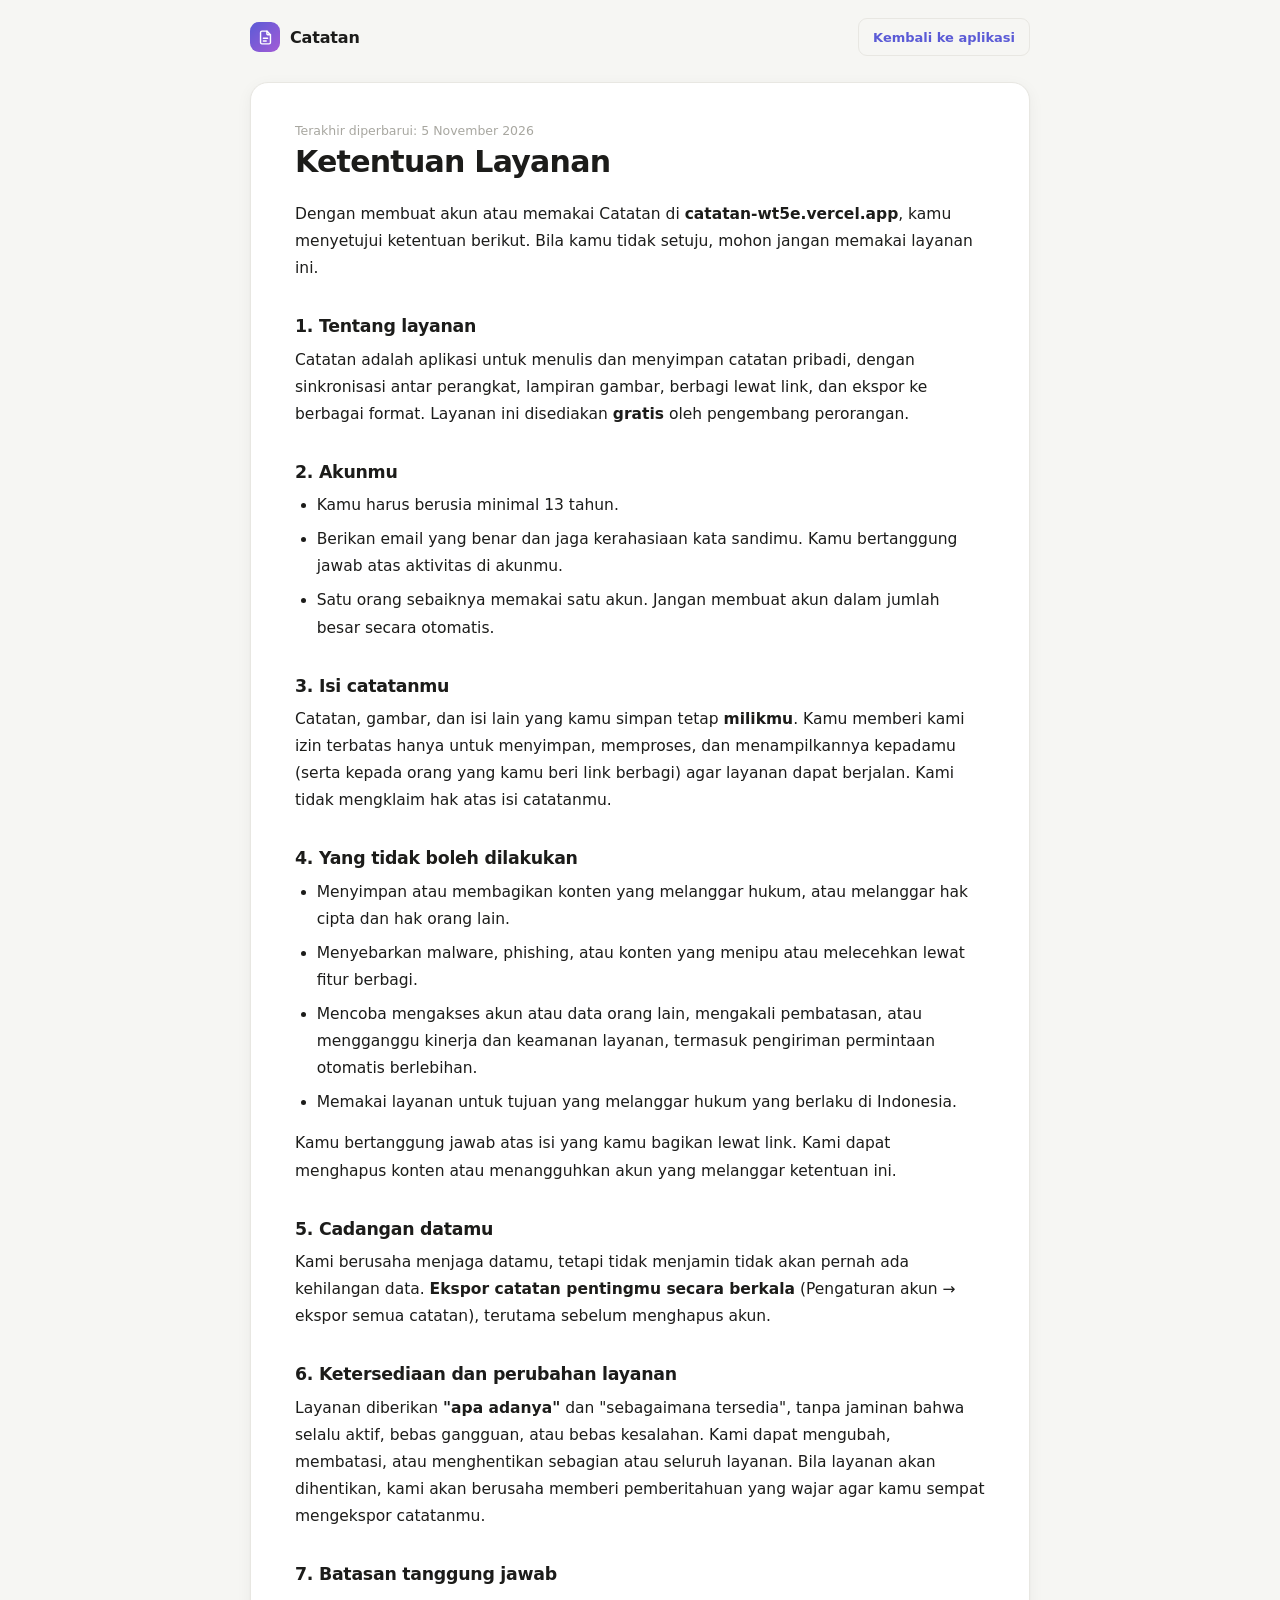
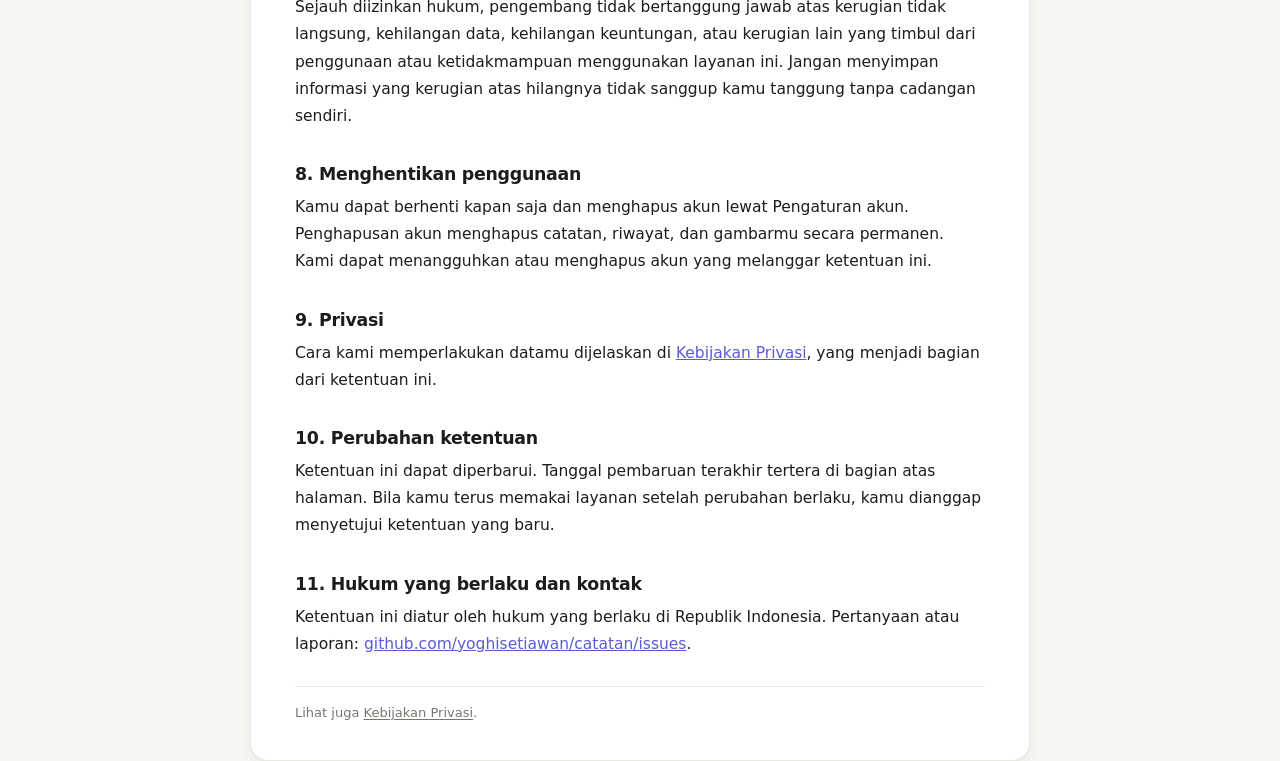
==== public/ketentuan.html @ b0e92408 "Tambah halaman Kebijakan Privasi dan Ketentuan Layanan - privasi.html dan ketentuan.html: isi mengik" ====
<!DOCTYPE html>
<html lang="id">
<head>
  <meta charset="UTF-8" />
  <meta name="viewport" content="width=device-width, initial-scale=1.0" />
  <title>Ketentuan Layanan · Catatan</title>
  <meta name="description" content="Ketentuan Layanan aplikasi Catatan." />
  <meta http-equiv="Content-Security-Policy" content="default-src 'self'; script-src 'self'; style-src 'self' 'unsafe-inline' https://fonts.googleapis.com; font-src 'self' https://fonts.gstatic.com; img-src 'self' data:; base-uri 'none'; form-action 'none'" />
  <meta name="theme-color" content="#5b5bd6" />
  <link rel="icon" href="icons/icon.svg" type="image/svg+xml" />
  <link rel="preconnect" href="https://fonts.googleapis.com" />
  <link rel="preconnect" href="https://fonts.gstatic.com" crossorigin />
  <link href="https://fonts.googleapis.com/css2?family=Inter:wght@400;500;600;700&family=JetBrains+Mono:wght@400;500&display=swap" rel="stylesheet" />
  <link rel="stylesheet" href="styles.css" />
  <script src="legal.js"></script>
</head>
<body>
  <div class="shared-view">
    <header class="shared-head">
      <a class="brand" href="./">
        <div class="brand-logo">
          <svg viewBox="0 0 24 24" fill="none" stroke="currentColor" stroke-width="2" stroke-linecap="round" stroke-linejoin="round"><path d="M14 3v4a1 1 0 0 0 1 1h4"/><path d="M17 21H7a2 2 0 0 1-2-2V5a2 2 0 0 1 2-2h7l5 5v11a2 2 0 0 1-2 2z"/><path d="M9 13h6M9 17h4"/></svg>
        </div>
        <span>Catatan</span>
      </a>
      <a class="btn-ghost" href="./">Kembali ke aplikasi</a>
    </header>

    <article class="shared-card legal">
      <div class="shared-meta">Terakhir diperbarui: 5 November 2026</div>
      <h1>Ketentuan Layanan</h1>
      <div class="preview">
        <p>Dengan membuat akun atau memakai Catatan di <b>catatan-wt5e.vercel.app</b>, kamu menyetujui ketentuan berikut. Bila kamu tidak setuju, mohon jangan memakai layanan ini.</p>

        <h2>1. Tentang layanan</h2>
        <p>Catatan adalah aplikasi untuk menulis dan menyimpan catatan pribadi, dengan sinkronisasi antar perangkat, lampiran gambar, berbagi lewat link, dan ekspor ke berbagai format. Layanan ini disediakan <b>gratis</b> oleh pengembang perorangan.</p>

        <h2>2. Akunmu</h2>
        <ul>
          <li>Kamu harus berusia minimal 13 tahun.</li>
          <li>Berikan email yang benar dan jaga kerahasiaan kata sandimu. Kamu bertanggung jawab atas aktivitas di akunmu.</li>
          <li>Satu orang sebaiknya memakai satu akun. Jangan membuat akun dalam jumlah besar secara otomatis.</li>
        </ul>

        <h2>3. Isi catatanmu</h2>
        <p>Catatan, gambar, dan isi lain yang kamu simpan tetap <b>milikmu</b>. Kamu memberi kami izin terbatas hanya untuk menyimpan, memproses, dan menampilkannya kepadamu (serta kepada orang yang kamu beri link berbagi) agar layanan dapat berjalan. Kami tidak mengklaim hak atas isi catatanmu.</p>

        <h2>4. Yang tidak boleh dilakukan</h2>
        <ul>
          <li>Menyimpan atau membagikan konten yang melanggar hukum, atau melanggar hak cipta dan hak orang lain.</li>
          <li>Menyebarkan malware, phishing, atau konten yang menipu atau melecehkan lewat fitur berbagi.</li>
          <li>Mencoba mengakses akun atau data orang lain, mengakali pembatasan, atau mengganggu kinerja dan keamanan layanan, termasuk pengiriman permintaan otomatis berlebihan.</li>
          <li>Memakai layanan untuk tujuan yang melanggar hukum yang berlaku di Indonesia.</li>
        </ul>
        <p>Kamu bertanggung jawab atas isi yang kamu bagikan lewat link. Kami dapat menghapus konten atau menangguhkan akun yang melanggar ketentuan ini.</p>

        <h2>5. Cadangan datamu</h2>
        <p>Kami berusaha menjaga datamu, tetapi tidak menjamin tidak akan pernah ada kehilangan data. <b>Ekspor catatan pentingmu secara berkala</b> (Pengaturan akun → ekspor semua catatan), terutama sebelum menghapus akun.</p>

        <h2>6. Ketersediaan dan perubahan layanan</h2>
        <p>Layanan diberikan <b>"apa adanya"</b> dan "sebagaimana tersedia", tanpa jaminan bahwa selalu aktif, bebas gangguan, atau bebas kesalahan. Kami dapat mengubah, membatasi, atau menghentikan sebagian atau seluruh layanan. Bila layanan akan dihentikan, kami akan berusaha memberi pemberitahuan yang wajar agar kamu sempat mengekspor catatanmu.</p>

        <h2>7. Batasan tanggung jawab</h2>
        <p>Sejauh diizinkan hukum, pengembang tidak bertanggung jawab atas kerugian tidak langsung, kehilangan data, kehilangan keuntungan, atau kerugian lain yang timbul dari penggunaan atau ketidakmampuan menggunakan layanan ini. Jangan menyimpan informasi yang kerugian atas hilangnya tidak sanggup kamu tanggung tanpa cadangan sendiri.</p>

        <h2>8. Menghentikan penggunaan</h2>
        <p>Kamu dapat berhenti kapan saja dan menghapus akun lewat Pengaturan akun. Penghapusan akun menghapus catatan, riwayat, dan gambarmu secara permanen. Kami dapat menangguhkan atau menghapus akun yang melanggar ketentuan ini.</p>

        <h2>9. Privasi</h2>
        <p>Cara kami memperlakukan datamu dijelaskan di <a href="privasi.html">Kebijakan Privasi</a>, yang menjadi bagian dari ketentuan ini.</p>

        <h2>10. Perubahan ketentuan</h2>
        <p>Ketentuan ini dapat diperbarui. Tanggal pembaruan terakhir tertera di bagian atas halaman. Bila kamu terus memakai layanan setelah perubahan berlaku, kamu dianggap menyetujui ketentuan yang baru.</p>

        <h2>11. Hukum yang berlaku dan kontak</h2>
        <p>Ketentuan ini diatur oleh hukum yang berlaku di Republik Indonesia. Pertanyaan atau laporan: <a href="https://github.com/yoghisetiawan/catatan/issues" target="_blank" rel="noopener noreferrer">github.com/yoghisetiawan/catatan/issues</a>.</p>
      </div>
      <p class="legal-foot">Lihat juga <a href="privasi.html">Kebijakan Privasi</a>.</p>
    </article>
  </div>
</body>
</html>
---- public/styles.css ----
:root {
  --bg: #f6f6f3;
  --panel: #ffffff;
  --panel-2: #fbfbf9;
  --border: #e8e7e2;
  --text: #1c1c1a;
  --muted: #76756f;
  --faint: #a8a7a0;
  --accent: #5b5bd6;
  --accent-soft: #ececfb;
  --accent-text: #ffffff;
  --danger: #d94a4a;
  --hover: #f0efea;
  --shadow: 0 1px 2px rgba(20, 20, 15, .04), 0 4px 16px rgba(20, 20, 15, .05);
  --radius: 12px;
  --font: "Inter", system-ui, -apple-system, "Segoe UI", sans-serif;
  --mono: "JetBrains Mono", ui-monospace, SFMono-Regular, Menlo, monospace;
}

[data-theme="dark"] {
  --bg: #111113;
  --panel: #18181b;
  --panel-2: #1c1c20;
  --border: #2a2a2f;
  --text: #ececee;
  --muted: #9a9aa3;
  --faint: #66666e;
  --accent: #8b8bf5;
  --accent-soft: #26264a;
  --accent-text: #111113;
  --danger: #f07070;
  --hover: #222227;
  --shadow: 0 1px 2px rgba(0, 0, 0, .3), 0 8px 24px rgba(0, 0, 0, .25);
}

* { box-sizing: border-box; }
html, body { height: 100%; margin: 0; }
body {
  font-family: var(--font);
  background: var(--bg);
  color: var(--text);
  font-size: 14px;
  -webkit-font-smoothing: antialiased;
  transition: background .2s, color .2s;
}
button, input, select, textarea { font: inherit; color: inherit; }
button { cursor: pointer; background: none; border: 0; padding: 0; }
svg { width: 18px; height: 18px; flex-shrink: 0; }
.hidden { display: none !important; }

/* ---------- Layout ---------- */
.app {
  display: grid;
  grid-template-columns: 240px 340px 1fr;
  height: 100vh;
  overflow: hidden;
}

/* ---------- Sidebar ---------- */
.sidebar {
  display: flex;
  flex-direction: column;
  gap: 6px;
  padding: 18px 14px;
  border-right: 1px solid var(--border);
  overflow-y: auto;
}
.brand {
  display: flex; align-items: center; gap: 10px;
  font-weight: 700; font-size: 16px; letter-spacing: -.01em;
  padding: 4px 6px 14px;
}
.brand-logo {
  width: 30px; height: 30px; border-radius: 9px;
  display: grid; place-items: center;
  background: linear-gradient(135deg, var(--accent), #a35bd6);
  color: #fff;
}
.brand-logo svg { width: 17px; height: 17px; }

.btn-primary {
  display: inline-flex; align-items: center; justify-content: center; gap: 8px;
  background: var(--accent); color: var(--accent-text);
  font-weight: 600; padding: 10px 14px; border-radius: 10px;
  box-shadow: 0 1px 0 rgba(255,255,255,.15) inset, 0 2px 8px rgba(91, 91, 214, .25);
  transition: transform .12s, filter .15s;
}
.btn-primary:hover { filter: brightness(1.07); }
.btn-primary:active { transform: scale(.98); }
.btn-primary svg { width: 16px; height: 16px; }

.nav { display: flex; flex-direction: column; gap: 2px; margin-top: 12px; }
.nav-item {
  display: flex; align-items: center; gap: 10px;
  padding: 8px 10px; border-radius: 8px;
  color: var(--muted); font-weight: 500; text-align: left;
  transition: background .12s, color .12s;
}
.nav-item span { flex: 1; }
.nav-item:hover { background: var(--hover); color: var(--text); }
.nav-item.active { background: var(--accent-soft); color: var(--accent); }
.count { font-style: normal; font-size: 12px; color: var(--faint); font-variant-numeric: tabular-nums; }
.nav-item.active .count { color: var(--accent); }

.section-title {
  font-size: 11px; font-weight: 600; text-transform: uppercase; letter-spacing: .06em;
  color: var(--faint); padding: 18px 10px 6px;
}
.tag-list { display: flex; flex-direction: column; gap: 2px; }
.tag-item {
  display: flex; align-items: center; gap: 10px;
  padding: 6px 10px; border-radius: 8px; color: var(--muted); text-align: left;
}
.tag-item:hover { background: var(--hover); color: var(--text); }
.tag-item.active { background: var(--accent-soft); color: var(--accent); }
.tag-item .hash { color: var(--faint); font-weight: 600; width: 18px; text-align: center; }
.tag-item span { flex: 1; overflow: hidden; text-overflow: ellipsis; white-space: nowrap; }
.tag-empty { color: var(--faint); font-size: 13px; padding: 4px 10px; }

.user-box {
  margin-top: auto; padding: 12px 4px 0 6px;
  border-top: 1px solid var(--border);
  display: flex; align-items: center; gap: 10px;
}
.avatar {
  width: 28px; height: 28px; border-radius: 50%; flex-shrink: 0;
  display: grid; place-items: center;
  background: linear-gradient(135deg, var(--accent), #a35bd6); color: #fff;
  font-size: 12px; font-weight: 700; text-transform: uppercase;
}
.user-email { flex: 1; min-width: 0; font-size: 12.5px; color: var(--muted); overflow: hidden; text-overflow: ellipsis; white-space: nowrap; }

.sidebar-footer {
  padding-top: 6px;
  display: flex; gap: 4px;
}

.icon-btn {
  width: 34px; height: 34px; border-radius: 8px;
  display: inline-grid; place-items: center;
  color: var(--muted);
  transition: background .12s, color .12s;
}
.icon-btn:hover { background: var(--hover); color: var(--text); }
.icon-btn.active { color: var(--accent); background: var(--accent-soft); }
.icon-btn.danger:hover { color: var(--danger); }
.i-moon { display: none; }
[data-theme="dark"] .i-sun { display: none; }
[data-theme="dark"] .i-moon { display: block; }

/* ---------- List pane ---------- */
.list-pane {
  display: flex; flex-direction: column;
  border-right: 1px solid var(--border);
  background: var(--panel-2);
  min-width: 0;
}
.list-header { padding: 18px 16px 10px; display: flex; flex-direction: column; gap: 14px; }
.search {
  display: flex; align-items: center; gap: 8px;
  background: var(--panel); border: 1px solid var(--border);
  border-radius: 10px; padding: 0 10px; height: 38px;
  transition: border-color .15s, box-shadow .15s;
}
.search:focus-within { border-color: var(--accent); box-shadow: 0 0 0 3px var(--accent-soft); }
.search svg { color: var(--faint); width: 16px; height: 16px; }
.search input { flex: 1; border: 0; outline: 0; background: transparent; min-width: 0; }
.search input::-webkit-search-cancel-button { display: none; }
kbd {
  font-family: var(--font); font-size: 11px; color: var(--faint);
  border: 1px solid var(--border); border-radius: 5px; padding: 1px 5px;
}
.list-meta { display: flex; align-items: center; justify-content: space-between; gap: 8px; }
.list-meta h2 { margin: 0; font-size: 18px; font-weight: 700; letter-spacing: -.02em; white-space: nowrap; overflow: hidden; text-overflow: ellipsis; }
.list-meta select {
  border: 0; background: transparent; color: var(--muted); font-size: 12px;
  cursor: pointer; outline: 0;
}

.note-list { flex: 1; overflow-y: auto; padding: 4px 10px 16px; display: flex; flex-direction: column; gap: 6px; }
.group-label {
  font-size: 11px; font-weight: 600; text-transform: uppercase; letter-spacing: .06em;
  color: var(--faint); padding: 10px 8px 2px;
}
.note-card {
  position: relative;
  text-align: left; width: 100%;
  padding: 12px 14px 12px 16px; border-radius: var(--radius);
  background: var(--panel); border: 1px solid var(--border);
  display: flex; flex-direction: column; gap: 4px;
  transition: border-color .12s, box-shadow .15s, transform .12s;
  overflow: hidden;
  animation: fadeIn .2s ease;
}
.note-card::before {
  content: ""; position: absolute; left: 0; top: 0; bottom: 0; width: 4px;
  background: var(--note-color, transparent);
}
.note-card:hover { box-shadow: var(--shadow); }
.note-card.active { border-color: var(--accent); box-shadow: 0 0 0 3px var(--accent-soft); }
.note-card h4 {
  margin: 0; font-size: 14px; font-weight: 600;
  display: flex; align-items: center; gap: 6px;
  white-space: nowrap; overflow: hidden; text-overflow: ellipsis;
}
.note-card h4 svg { width: 13px; height: 13px; color: var(--accent); }
.note-card h4 .t { overflow: hidden; text-overflow: ellipsis; }
.note-card p {
  margin: 0; color: var(--muted); font-size: 13px; line-height: 1.45;
  display: -webkit-box; -webkit-line-clamp: 2; -webkit-box-orient: vertical; overflow: hidden;
}
.note-card .meta { display: flex; align-items: center; gap: 6px; font-size: 11.5px; color: var(--faint); margin-top: 2px; flex-wrap: wrap; }
.mini-tag { background: var(--hover); color: var(--muted); padding: 1px 7px; border-radius: 99px; }
mark { background: #ffe58a; color: inherit; border-radius: 3px; padding: 0 1px; }
[data-theme="dark"] mark { background: #6b5a1a; }

.list-empty { text-align: center; color: var(--faint); padding: 40px 20px; font-size: 13px; line-height: 1.6; }

/* ---------- Editor ---------- */
.editor-pane { position: relative; min-width: 0; background: var(--panel); display: flex; }
.empty-state {
  margin: auto; text-align: center; max-width: 320px; padding: 24px;
  display: flex; flex-direction: column; align-items: center; gap: 6px;
}
.empty-illus {
  width: 64px; height: 64px; border-radius: 18px; display: grid; place-items: center;
  background: var(--accent-soft); color: var(--accent); margin-bottom: 10px;
}
.empty-illus svg { width: 28px; height: 28px; }
.empty-state h3 { margin: 0; font-size: 17px; }
.empty-state p { margin: 0 0 14px; color: var(--muted); line-height: 1.55; }

.editor { flex: 1; display: flex; flex-direction: column; min-width: 0; }
.editor-toolbar {
  display: flex; align-items: center; gap: 4px;
  padding: 10px 16px; border-bottom: 1px solid var(--border);
}
.toolbar-spacer { flex: 1; }
.back-btn { display: none; }
.save-status { font-size: 12px; color: var(--faint); display: inline-flex; align-items: center; gap: 6px; padding-left: 6px; }
.save-status::before { content: ""; width: 6px; height: 6px; border-radius: 50%; background: #3cb371; }
.save-status.saving::before { background: #e0a23a; }

.seg {
  display: inline-flex; background: var(--hover); border-radius: 9px; padding: 3px; margin-right: 8px;
}
.seg button { padding: 5px 12px; border-radius: 7px; font-size: 12.5px; font-weight: 500; color: var(--muted); }
.seg button.active { background: var(--panel); color: var(--text); box-shadow: 0 1px 3px rgba(0,0,0,.08); }

.color-picker { display: flex; gap: 4px; margin-right: 6px; }
.swatch {
  width: 18px; height: 18px; border-radius: 50%;
  border: 2px solid var(--panel);
  box-shadow: 0 0 0 1px var(--border);
  transition: transform .12s;
}
.swatch:hover { transform: scale(1.15); }
.swatch.active { box-shadow: 0 0 0 2px var(--text); }
.swatch.none { background: conic-gradient(var(--border) 0 25%, transparent 0 50%, var(--border) 0 75%, transparent 0) 0 0 / 8px 8px; }

.editor-body {
  flex: 1; overflow-y: auto;
  padding: 36px max(32px, calc((100% - 760px) / 2)) 40px;
  display: flex; flex-direction: column;
}
.title-input {
  border: 0; outline: 0; background: transparent;
  font-size: 30px; font-weight: 700; letter-spacing: -.025em; padding: 0; width: 100%;
}
.title-input::placeholder, .content-input::placeholder { color: var(--faint); }

.tags-row { display: flex; flex-wrap: wrap; align-items: center; gap: 6px; margin: 12px 0 20px; }
.tag-chips { display: contents; }
.chip {
  display: inline-flex; align-items: center; gap: 4px;
  background: var(--accent-soft); color: var(--accent);
  font-size: 12px; font-weight: 500; padding: 3px 6px 3px 10px; border-radius: 99px;
}
.chip button { width: 16px; height: 16px; border-radius: 50%; display: grid; place-items: center; opacity: .7; }
.chip button:hover { opacity: 1; background: rgba(0,0,0,.08); }
.chip button svg { width: 10px; height: 10px; }
.tag-input {
  border: 0; outline: 0; background: transparent; font-size: 12.5px; color: var(--muted);
  width: 110px; padding: 3px 4px;
}

.content-input {
  flex: 1; min-height: 300px;
  border: 0; outline: 0; resize: none; background: transparent;
  font-size: 15.5px; line-height: 1.75;
}

/* Markdown preview */
.preview { font-size: 15.5px; line-height: 1.75; word-wrap: break-word; }
.preview > :first-child { margin-top: 0; }
.preview h1, .preview h2, .preview h3 { letter-spacing: -.015em; line-height: 1.3; margin: 1.4em 0 .5em; }
.preview h1 { font-size: 1.6em; }
.preview h2 { font-size: 1.3em; }
.preview h3 { font-size: 1.1em; }
.preview p { margin: 0 0 .9em; }
.preview a { color: var(--accent); }
.preview code { font-family: var(--mono); font-size: .88em; background: var(--hover); padding: 2px 6px; border-radius: 5px; }
.preview pre { background: var(--hover); padding: 14px 16px; border-radius: 10px; overflow-x: auto; }
.preview pre code { background: none; padding: 0; }
.preview blockquote { margin: 0 0 .9em; padding: 2px 16px; border-left: 3px solid var(--accent); color: var(--muted); }
.preview ul, .preview ol { padding-left: 1.4em; margin: 0 0 .9em; }
.preview li.task { list-style: none; margin-left: -1.4em; display: flex; gap: 10px; align-items: flex-start; }
.preview li.task input { margin-top: .45em; accent-color: var(--accent); width: 15px; height: 15px; cursor: pointer; }
.preview li.task.done span { text-decoration: line-through; color: var(--faint); }
.preview hr { border: 0; border-top: 1px solid var(--border); margin: 1.6em 0; }
.preview .table-wrap { overflow-x: auto; margin: 0 0 1em; border: 1px solid var(--border); border-radius: 10px; }
.preview table { border-collapse: collapse; width: 100%; font-size: .95em; }
.preview th, .preview td { padding: 8px 12px; border-bottom: 1px solid var(--border); border-right: 1px solid var(--border); text-align: left; vertical-align: top; }
.preview th:last-child, .preview td:last-child { border-right: 0; }
.preview tbody tr:last-child td { border-bottom: 0; }
.preview th { background: var(--hover); font-weight: 600; white-space: nowrap; }

.editor-footer {
  display: flex; justify-content: space-between; gap: 12px;
  padding: 10px 20px; border-top: 1px solid var(--border);
  font-size: 12px; color: var(--faint);
}

/* ---------- Toast ---------- */
.toast {
  position: fixed; left: 50%; bottom: 24px; transform: translate(-50%, 20px);
  background: var(--text); color: var(--bg);
  padding: 10px 16px; border-radius: 10px; font-size: 13px; font-weight: 500;
  opacity: 0; pointer-events: none; transition: opacity .2s, transform .2s;
  display: flex; align-items: center; gap: 12px; z-index: 50;
}
.toast.show { opacity: 1; transform: translate(-50%, 0); pointer-events: auto; }
.toast button { color: var(--accent); font-weight: 600; }
[data-theme="dark"] .toast button { color: #4a4ac8; }

@keyframes fadeIn { from { opacity: 0; transform: translateY(4px); } to { opacity: 1; transform: none; } }

::-webkit-scrollbar { width: 10px; height: 10px; }
::-webkit-scrollbar-thumb { background: var(--border); border-radius: 10px; border: 3px solid transparent; background-clip: content-box; }

/* ---------- Auth ---------- */
body.booting .app, body.booting .auth, body:not(.authed) .app { display: none; }
.auth {
  min-height: 100vh; display: flex; align-items: center; justify-content: center; padding: 24px;
  background:
    radial-gradient(600px 400px at 15% 10%, color-mix(in srgb, var(--accent) 14%, transparent), transparent 70%),
    radial-gradient(500px 400px at 85% 90%, color-mix(in srgb, #a35bd6 12%, transparent), transparent 70%),
    var(--bg);
}
body.authed .auth { display: none; }
.auth-card {
  width: 100%; max-width: 390px;
  background: var(--panel); border: 1px solid var(--border); border-radius: 18px;
  padding: 32px 30px 28px; box-shadow: var(--shadow);
  animation: fadeIn .25s ease;
}
.auth-brand { padding: 0 0 22px; }
.auth-card h1 { margin: 0; font-size: 22px; letter-spacing: -.02em; }
.auth-sub { margin: 6px 0 20px; color: var(--muted); line-height: 1.5; }
.auth-seg { display: flex; margin: 0 0 18px; }
.auth-seg button { flex: 1; padding: 7px 12px; }
.field { display: flex; flex-direction: column; gap: 6px; margin-bottom: 14px; }
.field > span { font-size: 12.5px; font-weight: 600; }
.field input {
  width: 100%; height: 42px; padding: 0 12px;
  background: var(--panel-2); border: 1px solid var(--border); border-radius: 10px; outline: 0;
  transition: border-color .15s, box-shadow .15s;
}
.field input:focus { border-color: var(--accent); box-shadow: 0 0 0 3px var(--accent-soft); }
.pw-wrap { position: relative; }
.pw-wrap input { padding-right: 42px; }
.pw-toggle { position: absolute; right: 6px; top: 50%; transform: translateY(-50%); width: 32px; height: 32px; display: grid; place-items: center; color: var(--faint); border-radius: 8px; }
.pw-toggle:hover { color: var(--text); }
.pw-toggle.on { color: var(--accent); }
.hint { color: var(--faint); font-size: 12px; }
.auth-error { color: var(--danger); font-size: 13px; min-height: 0; margin: -2px 0 10px; }
.auth-error:empty, .auth-info:empty { display: none; }
.auth-info {
  font-size: 13px; line-height: 1.5; margin: -2px 0 12px; padding: 10px 12px; border-radius: 10px;
  color: #1f7a4f; background: color-mix(in srgb, #3cb371 14%, transparent);
}
[data-theme="dark"] .auth-info { color: #7ad6a6; }
.auth-setup {
  font-size: 13px; line-height: 1.55; padding: 12px 14px; border-radius: 10px;
  color: var(--danger); background: color-mix(in srgb, var(--danger) 10%, transparent);
  border: 1px solid color-mix(in srgb, var(--danger) 25%, transparent);
}
.field-head { display: flex; justify-content: space-between; align-items: baseline; }
.link-btn { color: var(--accent); font-size: 12.5px; font-weight: 500; }
.link-btn:hover { text-decoration: underline; }
.back-link { display: block; margin: 14px auto 0; }
.auth-submit { width: 100%; height: 44px; margin-top: 4px; }
.auth-submit:disabled { opacity: .65; cursor: progress; }

/* ---------- OAuth ---------- */
.oauth-box { display: flex; flex-direction: column; gap: 8px; margin-bottom: 4px; }
.oauth-btn {
  display: flex; align-items: center; justify-content: center; gap: 10px;
  height: 42px; border-radius: 10px; font-weight: 600;
  background: var(--panel-2); border: 1px solid var(--border);
  transition: background .12s, border-color .12s;
}
.oauth-btn:hover { background: var(--hover); border-color: var(--faint); }
.divider { display: flex; align-items: center; gap: 10px; color: var(--faint); font-size: 12px; margin: 10px 0 14px; }
.divider::before, .divider::after { content: ""; flex: 1; height: 1px; background: var(--border); }

/* ---------- User / settings button ---------- */
.user-btn {
  flex: 1; min-width: 0; display: flex; align-items: center; gap: 10px;
  padding: 4px; margin: -4px; border-radius: 9px; text-align: left;
}
.user-btn:hover { background: var(--hover); }

/* ---------- Trash bar ---------- */
.trash-bar {
  margin: 0 10px 8px; padding: 9px 12px; border-radius: 10px;
  background: var(--hover); color: var(--muted); font-size: 12.5px; line-height: 1.45;
  display: flex; flex-direction: column; gap: 4px; align-items: flex-start;
}
.danger-link { color: var(--danger); }

/* ---------- More menu ---------- */
.menu-wrap { position: relative; }
.menu {
  position: absolute; right: 0; top: calc(100% + 6px); z-index: 30; min-width: 230px;
  background: var(--panel); border: 1px solid var(--border); border-radius: 12px;
  box-shadow: var(--shadow); padding: 6px; animation: fadeIn .12s ease;
}
.menu button {
  width: 100%; display: flex; align-items: center; gap: 10px; text-align: left;
  padding: 8px 10px; border-radius: 8px; font-size: 13.5px;
}
.menu button:hover, .menu button:focus-visible { background: var(--hover); outline: 0; }
.menu button svg { width: 16px; height: 16px; color: var(--muted); }
.menu hr { border: 0; border-top: 1px solid var(--border); margin: 5px 4px; }

/* ---------- Format bar ---------- */
.format-bar {
  display: flex; align-items: center; gap: 2px; flex-wrap: wrap;
  margin: 0 0 14px; padding: 4px; border-radius: 10px; background: var(--panel-2);
  border: 1px solid var(--border); width: fit-content; max-width: 100%;
}
.format-bar button {
  min-width: 30px; height: 30px; padding: 0 7px; border-radius: 7px;
  display: inline-grid; place-items: center; color: var(--muted); font-size: 14px;
}
.format-bar button:hover { background: var(--hover); color: var(--text); }
.format-bar svg { width: 16px; height: 16px; }
.fmt-sep { width: 1px; height: 18px; background: var(--border); margin: 0 4px; }
.content-input.dragover { outline: 2px dashed var(--accent); outline-offset: 6px; border-radius: 6px; }

/* ---------- Images in preview ---------- */
.preview img { max-width: 100%; height: auto; border-radius: 10px; display: block; margin: 6px 0; background: var(--hover); }
.preview img.img-loading { min-height: 120px; min-width: 200px; }
.preview .img-missing { display: inline-block; padding: 8px 12px; border-radius: 8px; background: var(--hover); color: var(--faint); font-size: 13px; }

/* ---------- Share badge on card ---------- */
.share-badge { display: inline-flex; color: var(--accent); }
.share-badge svg { width: 12px; height: 12px; }

/* ---------- Buttons ---------- */
.btn-secondary, .btn-danger, .btn-ghost {
  display: inline-flex; align-items: center; justify-content: center; gap: 6px;
  height: 38px; padding: 0 14px; border-radius: 9px; font-weight: 600; font-size: 13px; white-space: nowrap;
}
.btn-secondary { background: var(--hover); border: 1px solid var(--border); }
.btn-secondary:hover { border-color: var(--faint); }
.btn-danger { background: var(--danger); color: #fff; }
.btn-danger:hover { filter: brightness(1.08); }
.btn-ghost { color: var(--accent); text-decoration: none; border: 1px solid var(--border); }
.btn-ghost:hover { background: var(--hover); }
button:disabled { opacity: .6; cursor: progress; }

/* ---------- Dialogs ---------- */
.dialog {
  width: min(520px, calc(100vw - 32px)); max-height: calc(100vh - 48px);
  padding: 0; border: 1px solid var(--border); border-radius: 16px;
  background: var(--panel); color: var(--text); box-shadow: 0 20px 60px rgba(0,0,0,.3);
}
.dialog::backdrop { background: rgba(10, 10, 15, .45); backdrop-filter: blur(2px); }
.dialog[open] { animation: fadeIn .18s ease; }
.dialog-sm { width: min(440px, calc(100vw - 32px)); }
.dialog-lg { width: min(960px, calc(100vw - 32px)); height: min(640px, calc(100vh - 48px)); }
.dialog-head {
  display: flex; align-items: center; justify-content: space-between;
  padding: 14px 14px 14px 22px; border-bottom: 1px solid var(--border); margin: 0;
}
.dialog-head h2 { margin: 0; font-size: 16px; }
.dialog-body { padding: 18px 22px 22px; overflow-y: auto; }
.set-section { padding: 14px 0; border-bottom: 1px solid var(--border); }
.set-section:first-child { padding-top: 0; }
.set-section:last-of-type { border-bottom: 0; }
.set-section h3 { margin: 0 0 10px; font-size: 13.5px; }
.set-account { display: flex; align-items: center; gap: 12px; }
.avatar-lg { width: 42px; height: 42px; font-size: 16px; }
.set-email { font-weight: 600; word-break: break-all; }
.set-sub { color: var(--muted); font-size: 12.5px; line-height: 1.5; margin: 6px 0 0; }
.set-form, .set-row, .share-link { display: flex; gap: 8px; flex-wrap: wrap; }
.set-row { margin-top: 12px; }
.set-section .set-row { margin-top: 0; }
.set-form input, .share-link input {
  flex: 1; min-width: 180px; height: 38px; padding: 0 12px;
  background: var(--panel-2); border: 1px solid var(--border); border-radius: 9px; outline: 0;
}
.set-form input:focus, .share-link input:focus { border-color: var(--accent); box-shadow: 0 0 0 3px var(--accent-soft); }
.danger-zone h3 { color: var(--danger); }
.danger-zone .set-sub { margin: 0 0 10px; }
.set-msg { font-size: 13px; margin-top: 12px; }
.set-msg:empty { display: none; }
.set-msg.ok { color: #2e9d62; }
.set-msg.err { color: var(--danger); }
.share-link { margin: 14px 0 0; }

/* History */
.history { display: grid; grid-template-columns: 260px 1fr; height: calc(100% - 59px); min-height: 0; }
.history-list { border-right: 1px solid var(--border); overflow-y: auto; padding: 8px; }
.history-item {
  width: 100%; text-align: left; padding: 10px 12px; border-radius: 9px;
  display: flex; flex-direction: column; gap: 3px;
}
.history-item:hover { background: var(--hover); }
.history-item.active { background: var(--accent-soft); }
.history-item b { font-size: 13px; }
.history-item span { color: var(--muted); font-size: 12px; overflow: hidden; text-overflow: ellipsis; white-space: nowrap; }
.history-preview { overflow-y: auto; padding: 18px 26px 26px; min-width: 0; }
.history-preview h1 { font-size: 24px; margin: 4px 0 14px; letter-spacing: -.02em; }
.history-actions { display: flex; align-items: center; justify-content: space-between; gap: 12px; color: var(--muted); font-size: 12.5px; min-height: 38px; }
.history-empty { color: var(--faint); padding: 20px 12px; font-size: 13px; line-height: 1.5; }

/* ---------- Shared note view ---------- */
.shared-view { min-height: 100vh; background: var(--bg); }
body.sharing .auth, body.sharing .app { display: none !important; }
.shared-head {
  display: flex; align-items: center; justify-content: space-between; gap: 12px;
  max-width: 820px; margin: 0 auto; padding: 18px 20px;
}
.shared-head .brand { padding: 0; color: var(--text); text-decoration: none; }
.shared-card {
  max-width: 780px; margin: 8px auto 60px; padding: 40px 44px;
  background: var(--panel); border: 1px solid var(--border); border-radius: 18px; box-shadow: var(--shadow);
}
.shared-card h1 { font-size: 30px; letter-spacing: -.025em; margin: 6px 0 22px; }
.shared-meta { color: var(--faint); font-size: 12.5px; }
.shared-card .preview li.task input { pointer-events: none; }

/* ---------- Export dialog ---------- */
.export-grid { display: grid; gap: 8px; margin: 14px 0 12px; }
.export-card {
  display: flex; align-items: center; gap: 12px; padding: 10px 12px; text-align: left;
  border: 1px solid var(--border); border-radius: 12px; background: var(--panel-2);
  transition: border-color .12s, background .12s;
}
.export-card:hover:not(:disabled) { border-color: var(--accent); background: var(--accent-soft); }
.ex-ico {
  width: 40px; height: 40px; border-radius: 10px; flex-shrink: 0;
  display: grid; place-items: center; color: #fff; font-weight: 700; font-size: 15px; letter-spacing: -.01em;
}
.ex-word { background: #2b579a; } .ex-pdf { background: #d93025; font-size: 12px; }
.ex-excel { background: #217346; } .ex-ppt { background: #d24726; } .ex-md { background: #6b7280; font-size: 13px; }
.ex-text { display: flex; flex-direction: column; gap: 2px; min-width: 0; }
.ex-text small { color: var(--muted); font-size: 12px; line-height: 1.4; }
.check-row { display: flex; align-items: center; gap: 8px; font-size: 13px; color: var(--muted); cursor: pointer; }
.check-row input { accent-color: var(--accent); }

/* ---------- Print ---------- */
.print-area { display: none; }
@media print {
  body > *:not(.print-area) { display: none !important; }
  .print-area { display: block !important; color: #000; font-family: var(--font); }
  .print-area h1.print-title { font-size: 26px; margin: 0 0 18px; }
  .print-area .preview { font-size: 12pt; }
  .print-area a { color: #000; }
}

/* ---------- Halaman hukum (privasi, ketentuan) ---------- */
.auth-legal { margin: 18px 0 0; font-size: 12px; line-height: 1.55; color: var(--faint); text-align: center; }
.auth-legal a, .legal-links a, .legal-foot a { color: var(--muted); text-decoration: underline; text-underline-offset: 2px; }
.auth-legal a:hover, .legal-links a:hover, .legal-foot a:hover { color: var(--accent); }
.legal-links { margin-top: 16px; text-align: center; }
.legal .preview h2 { font-size: 1.12em; margin-top: 1.9em; }
.legal .preview li { margin-bottom: .45em; }
.legal-foot { margin: 28px 0 0; padding-top: 18px; border-top: 1px solid var(--border); font-size: 13px; color: var(--muted); }

/* ---------- Responsive ---------- */
@media (max-width: 1080px) {
  .app { grid-template-columns: 72px 300px 1fr; }
  .sidebar { align-items: center; padding: 16px 10px; }
  .sidebar .brand span, .nav-item span, .nav-item .count, .sidebar .btn-primary { font-size: 0; }
  .sidebar .brand { padding: 4px 0 14px; }
  .sidebar .btn-primary { width: 44px; height: 44px; padding: 0; gap: 0; }
  .sidebar .btn-primary svg { width: 18px; height: 18px; }
  .nav-item { justify-content: center; padding: 10px; gap: 0; }
  .section-title, .tag-list, .user-email { display: none; }
  .user-box { flex-direction: column; padding: 8px 0 0; border-top: 0; }
  .sidebar-footer { flex-direction: column; }
}

@media (max-width: 760px) {
  .app { grid-template-columns: 1fr; grid-template-rows: auto 1fr; }
  .sidebar {
    flex-direction: row; align-items: center; padding: 10px 12px;
    border-right: 0; border-bottom: 1px solid var(--border); overflow: visible;
  }
  .sidebar .brand { padding: 0; margin-right: auto; }
  .nav { flex-direction: row; margin: 0; }
  .user-box { flex-direction: row; margin: 0; padding: 0; order: 6; }
  .user-box #logoutBtn { display: none; }
  .sidebar-footer { flex-direction: row; margin: 0; padding: 0; }
  .sidebar-footer #exportBtn, .sidebar-footer #importBtn { display: none; }
  .sidebar .btn-primary { width: 38px; height: 38px; order: 5; }
  .list-pane { border-right: 0; min-height: 0; }
  .editor-pane { position: fixed; inset: 0; z-index: 20; transform: translateX(100%); transition: transform .25s ease; }
  .app.editing .editor-pane { transform: none; }
  .back-btn { display: inline-grid; }
  .color-picker { display: none; }
  .editor-toolbar { padding: 8px 10px; gap: 2px; }
  .save-status { font-size: 0; padding-left: 2px; }
  .seg { margin-right: 4px; }
  .seg button { padding: 5px 10px; }
  .editor-footer { padding: 8px 16px; }
  .editor-body { padding: 24px 20px 32px; }
  .title-input { font-size: 24px; }
  .format-bar { flex-wrap: nowrap; overflow-x: auto; width: 100%; }
  .format-bar button { flex-shrink: 0; }
  .user-btn { flex: 0; margin: 0; padding: 4px; }
  .history { grid-template-columns: 1fr; grid-template-rows: 180px 1fr; }
  .history-list { border-right: 0; border-bottom: 1px solid var(--border); }
  .shared-card { padding: 26px 20px; border-radius: 0; border-left: 0; border-right: 0; }
}
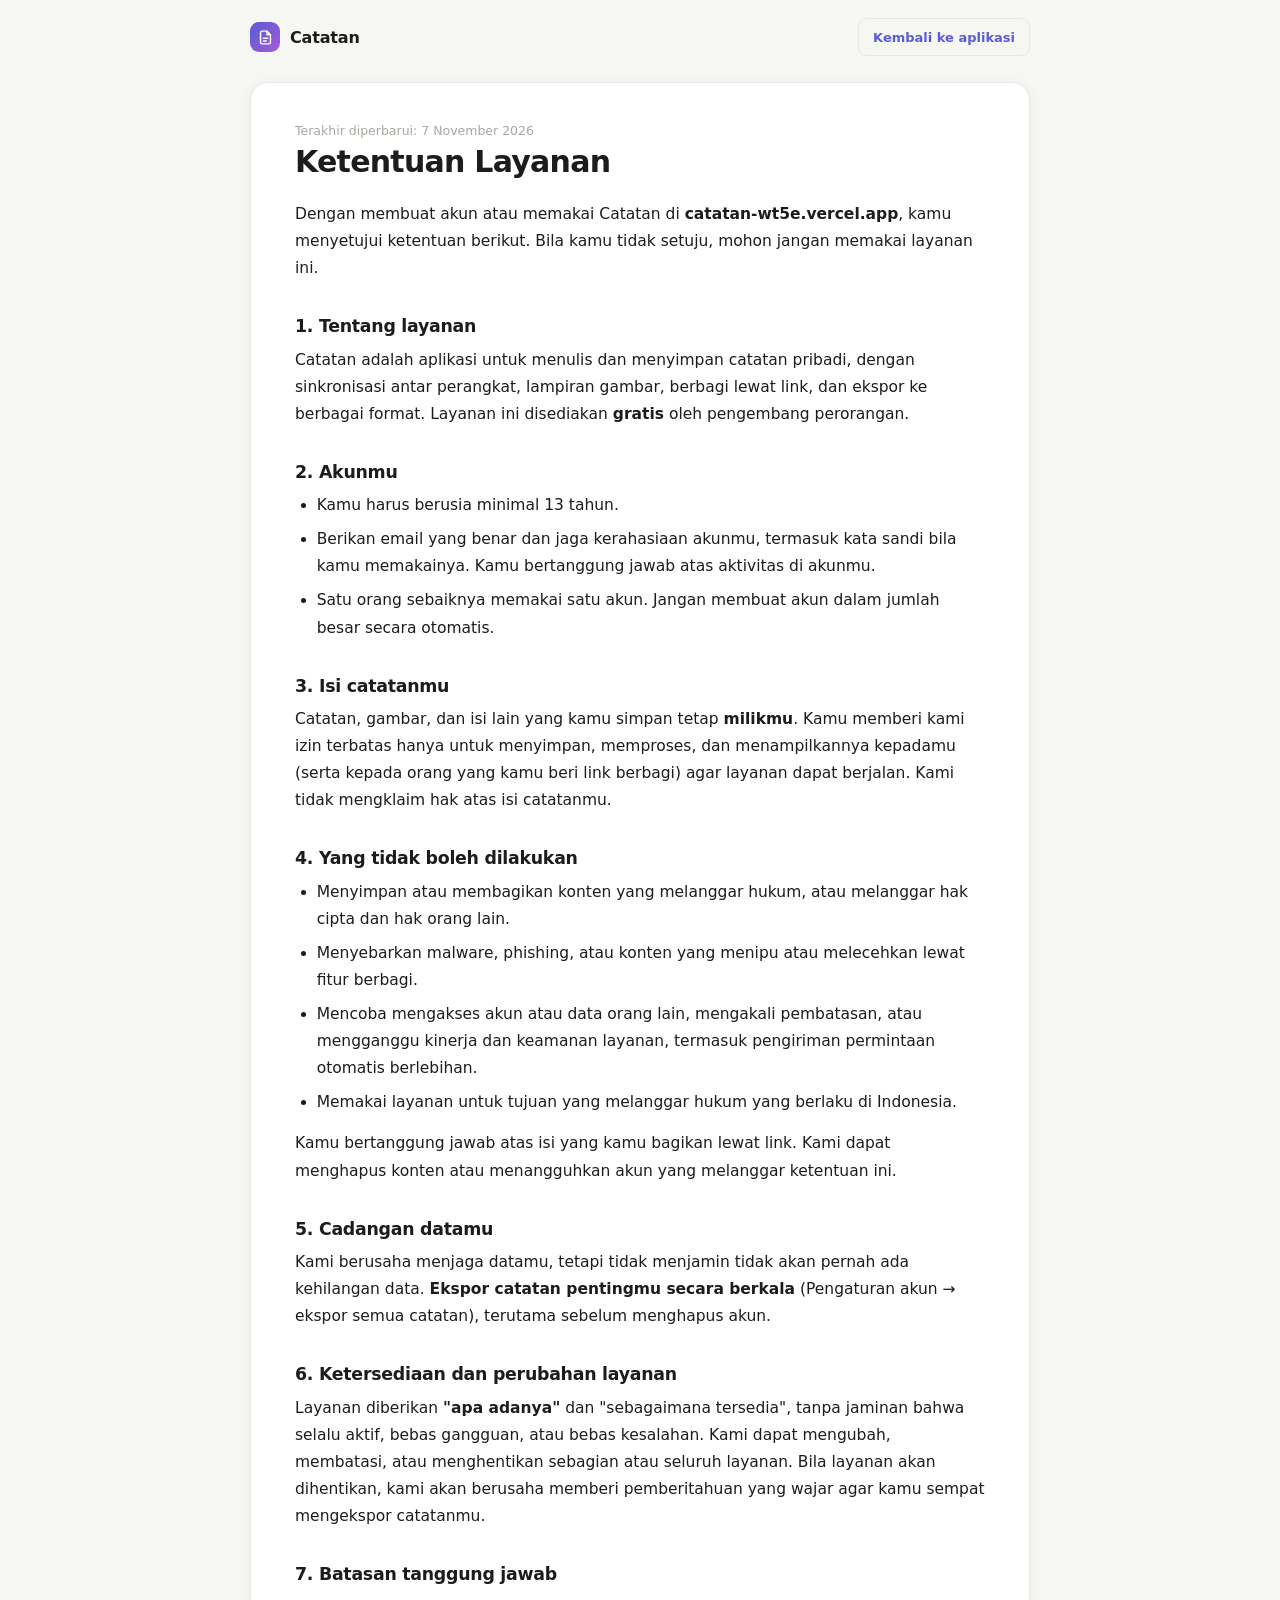
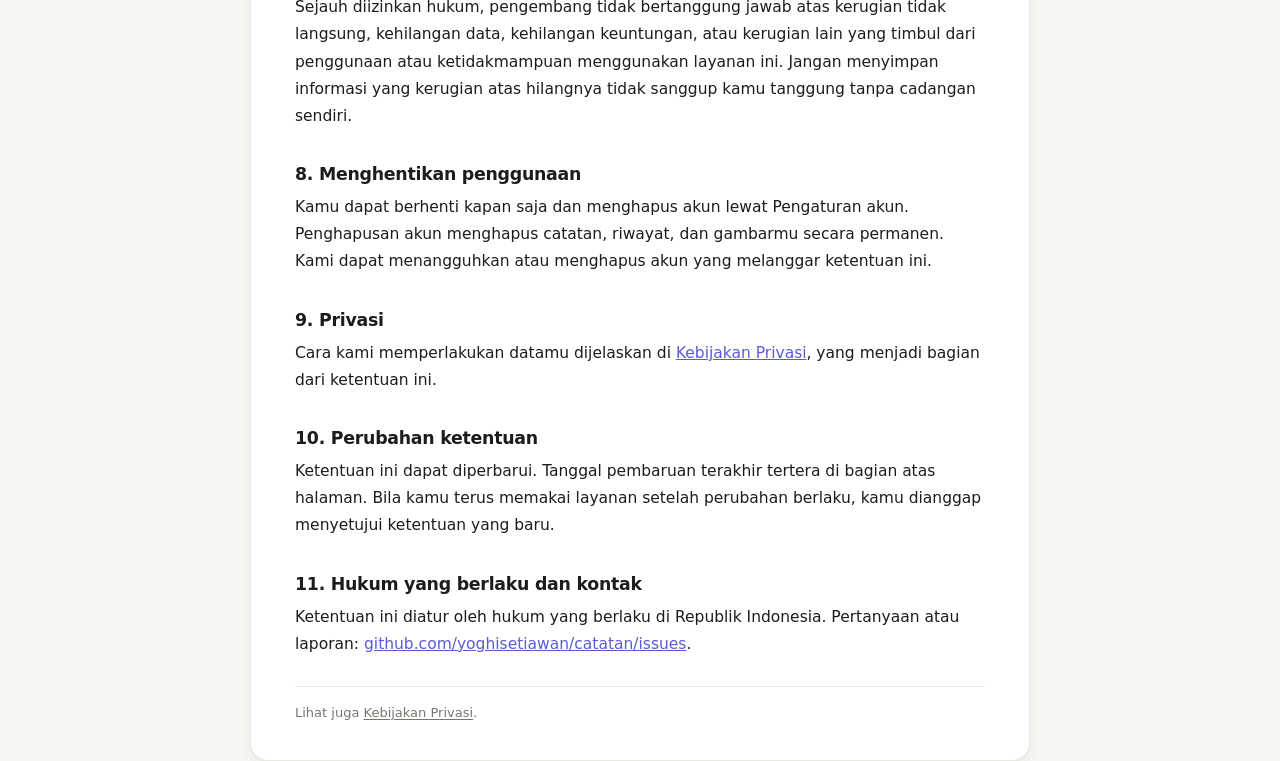
==== commit a37aa5cd: "Login khusus Google untuk pengguna baru - Halaman masuk menampilkan tombol Google; form email (khusu" ====
--- a/public/ketentuan.html
+++ b/public/ketentuan.html
@@ -27,7 +27,7 @@
     </header>
 
     <article class="shared-card legal">
-      <div class="shared-meta">Terakhir diperbarui: 5 November 2026</div>
+      <div class="shared-meta">Terakhir diperbarui: 7 November 2026</div>
       <h1>Ketentuan Layanan</h1>
       <div class="preview">
         <p>Dengan membuat akun atau memakai Catatan di <b>catatan-wt5e.vercel.app</b>, kamu menyetujui ketentuan berikut. Bila kamu tidak setuju, mohon jangan memakai layanan ini.</p>
@@ -38,7 +38,7 @@
         <h2>2. Akunmu</h2>
         <ul>
           <li>Kamu harus berusia minimal 13 tahun.</li>
-          <li>Berikan email yang benar dan jaga kerahasiaan kata sandimu. Kamu bertanggung jawab atas aktivitas di akunmu.</li>
+          <li>Berikan email yang benar dan jaga kerahasiaan akunmu, termasuk kata sandi bila kamu memakainya. Kamu bertanggung jawab atas aktivitas di akunmu.</li>
           <li>Satu orang sebaiknya memakai satu akun. Jangan membuat akun dalam jumlah besar secara otomatis.</li>
         </ul>
 
--- a/public/styles.css
+++ b/public/styles.css
@@ -401,6 +401,12 @@
   transition: background .12s, border-color .12s;
 }
 .oauth-btn:hover { background: var(--hover); border-color: var(--faint); }
+/* Mode "Google saja": pengguna baru hanya melihat tombol Google; form email (khusus masuk) tersembunyi di balik tautan. */
+.email-toggle { display: none; width: 100%; margin-top: 14px; text-align: center; }
+.auth--google-only:not(.auth--email-open) .email-toggle { display: block; }
+.auth--google-only #authSeg { display: none; }
+.auth--google-only:not(.auth--email-open) #authForm,
+.auth--google-only:not(.auth--email-open) .oauth-box .divider { display: none; }
 .divider { display: flex; align-items: center; gap: 10px; color: var(--faint); font-size: 12px; margin: 10px 0 14px; }
 .divider::before, .divider::after { content: ""; flex: 1; height: 1px; background: var(--border); }
 
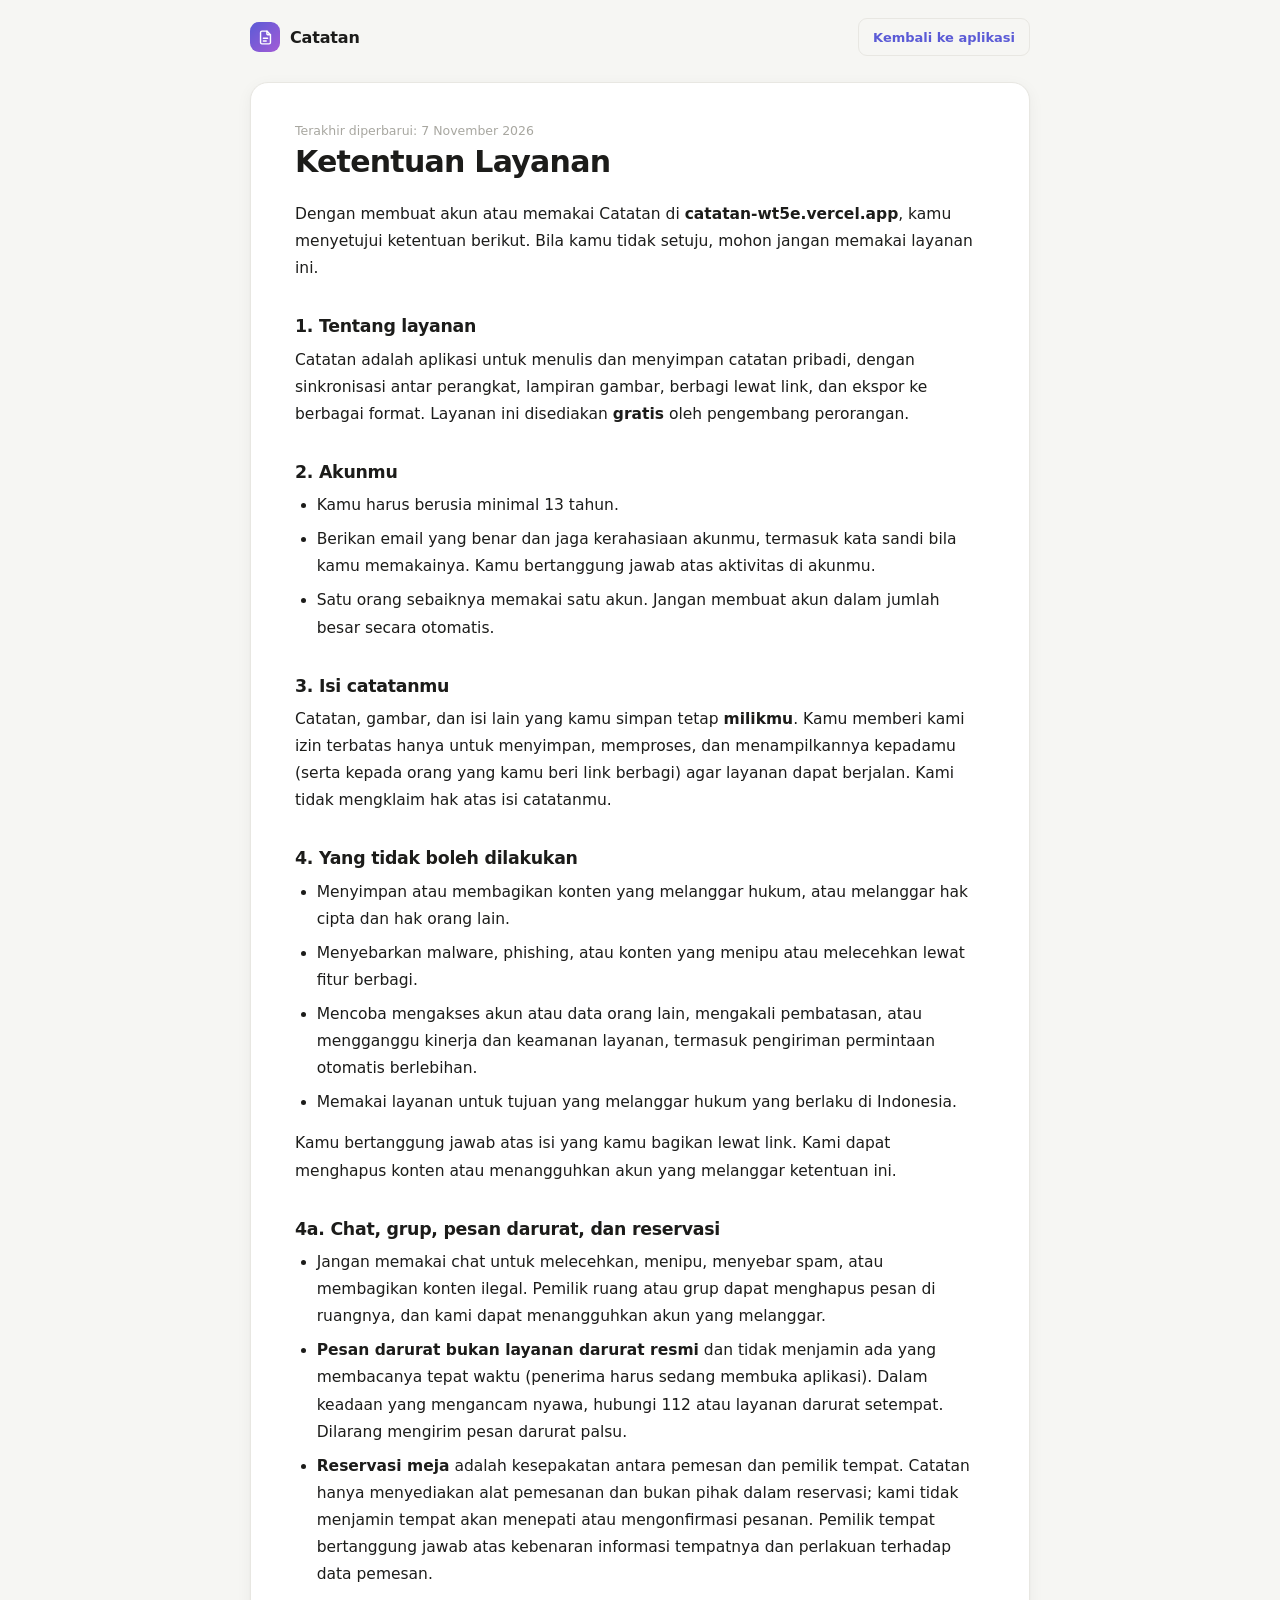
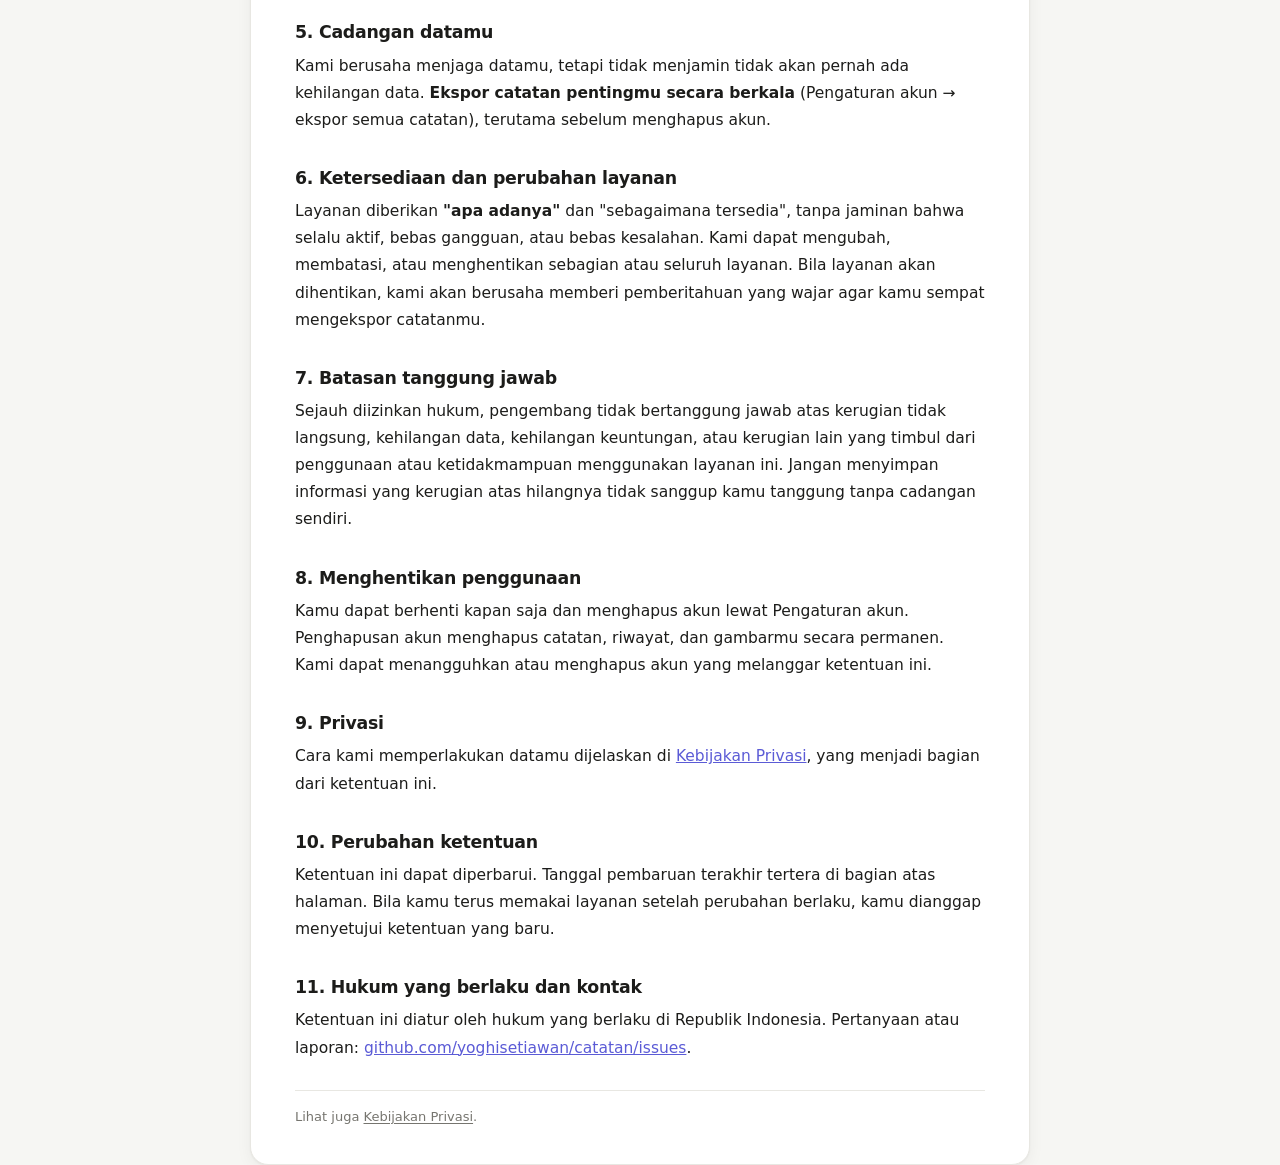
==== commit 8cdefb7d: "Tambah Chat Room, Pesan Grup, Pesan Darurat, Reservasi Meja; salin/pindah/fokus/gabung catatan Co-Au" ====
--- a/public/ketentuan.html
+++ b/public/ketentuan.html
@@ -54,6 +54,13 @@
         </ul>
         <p>Kamu bertanggung jawab atas isi yang kamu bagikan lewat link. Kami dapat menghapus konten atau menangguhkan akun yang melanggar ketentuan ini.</p>
 
+        <h2>4a. Chat, grup, pesan darurat, dan reservasi</h2>
+        <ul>
+          <li>Jangan memakai chat untuk melecehkan, menipu, menyebar spam, atau membagikan konten ilegal. Pemilik ruang atau grup dapat menghapus pesan di ruangnya, dan kami dapat menangguhkan akun yang melanggar.</li>
+          <li><b>Pesan darurat bukan layanan darurat resmi</b> dan tidak menjamin ada yang membacanya tepat waktu (penerima harus sedang membuka aplikasi). Dalam keadaan yang mengancam nyawa, hubungi 112 atau layanan darurat setempat. Dilarang mengirim pesan darurat palsu.</li>
+          <li><b>Reservasi meja</b> adalah kesepakatan antara pemesan dan pemilik tempat. Catatan hanya menyediakan alat pemesanan dan bukan pihak dalam reservasi; kami tidak menjamin tempat akan menepati atau mengonfirmasi pesanan. Pemilik tempat bertanggung jawab atas kebenaran informasi tempatnya dan perlakuan terhadap data pemesan.</li>
+        </ul>
+
         <h2>5. Cadangan datamu</h2>
         <p>Kami berusaha menjaga datamu, tetapi tidak menjamin tidak akan pernah ada kehilangan data. <b>Ekspor catatan pentingmu secara berkala</b> (Pengaturan akun → ekspor semua catatan), terutama sebelum menghapus akun.</p>
 
--- a/public/styles.css
+++ b/public/styles.css
@@ -587,6 +587,297 @@
 .legal .preview li { margin-bottom: .45em; }
 .legal-foot { margin: 28px 0 0; padding-top: 18px; border-top: 1px solid var(--border); font-size: 13px; color: var(--muted); }
 
+/* ---------- Folder, kalender, pengingat, rekam suara, instal ---------- */
+.new-row { display: flex; gap: 6px; }
+.new-row .btn-primary { flex: 1; min-width: 0; white-space: nowrap; padding-inline: 10px; }
+.btn-rec {
+  display: inline-flex; align-items: center; justify-content: center; gap: 6px;
+  padding: 10px 11px; border-radius: 10px; font-weight: 600;
+  color: var(--accent); background: var(--accent-soft);
+  border: 1px solid color-mix(in srgb, var(--accent) 30%, transparent);
+  transition: filter .15s, transform .12s;
+}
+.btn-rec:hover { filter: brightness(.97); }
+.btn-rec:active { transform: scale(.98); }
+.btn-rec svg { width: 16px; height: 16px; }
+
+.folder-title { display: flex; align-items: center; justify-content: space-between; padding-right: 4px; }
+.icon-btn.mini { width: 24px; height: 24px; border-radius: 6px; }
+.icon-btn.mini svg { width: 14px; height: 14px; }
+.folder-tree { display: flex; flex-direction: column; gap: 1px; }
+.folder-row {
+  position: relative; display: flex; align-items: center; gap: 2px;
+  border-radius: 8px; color: var(--muted);
+}
+.folder-row:hover { background: var(--hover); color: var(--text); }
+.folder-row.active { background: var(--accent-soft); color: var(--accent); }
+.folder-main { flex: 1; min-width: 0; display: flex; align-items: center; gap: 8px; padding: 6px 4px 6px 0; text-align: left; }
+.folder-main svg { width: 16px; height: 16px; }
+.folder-main .f-name { flex: 1; overflow: hidden; text-overflow: ellipsis; white-space: nowrap; }
+.folder-caret { width: 20px; height: 24px; display: grid; place-items: center; color: var(--faint); flex-shrink: 0; }
+.folder-caret svg { width: 12px; height: 12px; transition: transform .12s; }
+.folder-caret.open svg { transform: rotate(90deg); }
+.folder-caret.none { visibility: hidden; }
+.folder-acts { display: none; gap: 0; padding-right: 2px; }
+.folder-row:hover .folder-acts, .folder-row:focus-within .folder-acts { display: flex; }
+.folder-row:hover .count, .folder-row:focus-within .count { display: none; }
+.folder-acts .icon-btn { width: 22px; height: 22px; border-radius: 5px; }
+.folder-acts svg { width: 13px; height: 13px; }
+.folder-row .count { padding-right: 6px; }
+.folder-hint { color: var(--faint); font-size: 12.5px; line-height: 1.5; padding: 4px 10px; }
+.folder-filter { display: none; max-width: 120px; }
+
+.folder-pick {
+  display: inline-flex; align-items: center; gap: 4px; color: var(--muted);
+  background: var(--hover); border-radius: 99px; padding: 2px 6px 2px 9px; font-size: 12px; max-width: 200px;
+}
+.folder-pick svg { width: 13px; height: 13px; }
+.folder-pick select { border: 0; outline: 0; background: transparent; font-size: 12px; color: inherit; cursor: pointer; max-width: 160px; text-overflow: ellipsis; }
+
+.calendar { padding: 0 12px 10px; border-bottom: 1px solid var(--border); }
+.cal-head { display: flex; align-items: center; gap: 4px; padding: 4px 0 8px; }
+.cal-head b { flex: 1; font-size: 14px; text-transform: capitalize; }
+.cal-head .icon-btn { width: 28px; height: 28px; }
+.cal-today { font-size: 12px; font-weight: 600; color: var(--accent); padding: 4px 8px; border-radius: 7px; }
+.cal-today:hover { background: var(--accent-soft); }
+.cal-grid { display: grid; grid-template-columns: repeat(7, 1fr); gap: 2px; }
+.cal-dow { text-align: center; font-size: 11px; color: var(--faint); padding: 2px 0 4px; font-weight: 600; }
+.cal-day {
+  position: relative; aspect-ratio: 1 / 0.82; border-radius: 8px; font-size: 12.5px; color: var(--text);
+  display: grid; place-items: center; font-variant-numeric: tabular-nums;
+}
+.cal-day:hover { background: var(--hover); }
+.cal-day.out { color: var(--faint); }
+.cal-day.today { font-weight: 700; color: var(--accent); box-shadow: inset 0 0 0 1.5px var(--accent); }
+.cal-day.sel { background: var(--accent); color: var(--accent-text); box-shadow: none; }
+.cal-day .dot { position: absolute; bottom: 3px; width: 4px; height: 4px; border-radius: 50%; background: var(--accent); }
+.cal-day .dot.bell { background: #e0a23a; left: calc(50% + 4px); }
+.cal-day .dot.has { left: calc(50% - 4px); }
+.cal-day.sel .dot { background: var(--accent-text); }
+.cal-add { margin: 10px 0 2px; width: 100%; padding: 8px 12px; font-size: 13px; }
+
+.remind-bar {
+  margin: 0 10px 8px; padding: 9px 12px; border-radius: 10px; background: var(--hover);
+  display: flex; align-items: center; justify-content: space-between; gap: 8px;
+  font-size: 12.5px; line-height: 1.45; color: var(--muted);
+}
+.remind-chip { display: inline-flex; align-items: center; gap: 4px; color: #b9791a; font-weight: 500; }
+[data-theme="dark"] .remind-chip { color: #e0a23a; }
+.remind-chip svg { width: 12px; height: 12px; }
+.remind-chip.late { color: var(--danger); }
+#remindBtn.set { color: #b9791a; background: color-mix(in srgb, #e0a23a 18%, transparent); }
+[data-theme="dark"] #remindBtn.set { color: #e0a23a; }
+
+.quick-row { display: flex; gap: 6px; flex-wrap: wrap; margin: -4px 0 12px; }
+.quick-row .btn-secondary { padding: 6px 10px; font-size: 12.5px; }
+#remindInput { width: 100%; height: 42px; padding: 0 12px; background: var(--panel-2); border: 1px solid var(--border); border-radius: 10px; outline: 0; }
+#remindInput:focus { border-color: var(--accent); box-shadow: 0 0 0 3px var(--accent-soft); }
+.alarm-dialog { border: 2px solid #e0a23a; }
+.alarm-list { display: flex; flex-direction: column; gap: 10px; }
+.alarm-item { border: 1px solid var(--border); border-radius: 12px; padding: 12px 14px; background: var(--panel-2); }
+.alarm-item h4 { margin: 0 0 2px; font-size: 15px; }
+.alarm-item small { color: var(--muted); }
+.alarm-acts { display: flex; gap: 6px; flex-wrap: wrap; margin-top: 10px; }
+.alarm-acts button { padding: 6px 12px; font-size: 13px; }
+
+.rec-bar {
+  display: flex; align-items: center; gap: 10px; margin: 0 0 12px; padding: 8px 12px;
+  border-radius: 10px; font-size: 13px; color: var(--danger);
+  background: color-mix(in srgb, var(--danger) 9%, transparent);
+  border: 1px solid color-mix(in srgb, var(--danger) 25%, transparent);
+}
+.rec-bar span:nth-child(2) { flex: 1; min-width: 0; }
+.rec-dot { width: 10px; height: 10px; border-radius: 50%; background: var(--danger); animation: pulse 1.1s ease-in-out infinite; flex-shrink: 0; }
+@keyframes pulse { 0%, 100% { opacity: 1; transform: scale(1); } 50% { opacity: .35; transform: scale(.8); } }
+.btn-rec-stop { background: var(--danger); color: #fff; font-weight: 600; font-size: 12.5px; padding: 5px 12px; border-radius: 8px; }
+.format-bar button.rec-on { color: var(--danger); background: color-mix(in srgb, var(--danger) 12%, transparent); }
+.content-input.dictating { caret-color: transparent; }
+
+.install-bar {
+  position: fixed; right: 20px; bottom: 20px; z-index: 40; width: min(380px, calc(100vw - 32px));
+  background: var(--panel); border: 1px solid var(--border); border-radius: 14px;
+  padding: 14px 16px; box-shadow: var(--shadow), 0 12px 32px rgba(0, 0, 0, .12);
+  animation: fadeIn .25s ease;
+}
+.install-bar p { margin: 0 0 10px; font-size: 13.5px; line-height: 1.5; color: var(--muted); }
+.install-bar p b { color: var(--text); }
+.install-actions { display: flex; align-items: center; justify-content: flex-end; gap: 12px; }
+.install-actions .btn-primary { padding: 7px 14px; font-size: 13px; }
+.install-actions .link-btn { color: var(--muted); }
+
+/* ---------- Berita terkini & tombol mikrofon melayang ---------- */
+body.view-news .editor-pane { display: none; }
+body.view-news .list-pane { grid-column: 2 / -1; border-right: 0; }
+body.view-news #sortSelect, body.view-news #folderFilter { display: none; }
+body.view-news .list-header, body.view-news .news-bar, body.view-news .note-list { width: 100%; max-width: 780px; margin-inline: auto; }
+.news-bar { display: flex; align-items: center; gap: 8px; padding: 0 16px 8px; }
+.news-bar select {
+  border: 1px solid var(--border); background: var(--panel); border-radius: 8px; padding: 5px 8px; font-size: 12.5px; outline: 0; max-width: 160px;
+}
+.news-status { flex: 1; min-width: 0; font-size: 12px; color: var(--faint); overflow: hidden; text-overflow: ellipsis; white-space: nowrap; }
+.news-bar .icon-btn.spin svg { animation: spin .8s linear infinite; }
+@keyframes spin { to { transform: rotate(360deg); } }
+.news-card {
+  position: relative; display: flex; align-items: flex-start; gap: 4px;
+  background: var(--panel); border: 1px solid var(--border); border-radius: var(--radius);
+  transition: box-shadow .15s; animation: fadeIn .2s ease;
+}
+.news-card:hover { box-shadow: var(--shadow); }
+.news-main { flex: 1; min-width: 0; display: flex; gap: 12px; padding: 12px 4px 12px 14px; color: inherit; text-decoration: none; }
+.news-main img { width: 88px; height: 66px; object-fit: cover; border-radius: 8px; flex-shrink: 0; background: var(--hover); }
+.news-text { min-width: 0; display: flex; flex-direction: column; gap: 4px; }
+.news-card h4 { margin: 0; font-size: 14px; line-height: 1.4; display: -webkit-box; -webkit-line-clamp: 3; -webkit-box-orient: vertical; overflow: hidden; }
+.news-card p { margin: 0; color: var(--muted); font-size: 12.5px; line-height: 1.45; display: -webkit-box; -webkit-line-clamp: 2; -webkit-box-orient: vertical; overflow: hidden; }
+.news-card .meta { font-size: 11.5px; color: var(--faint); display: flex; gap: 6px; flex-wrap: wrap; }
+.news-card .meta b { color: var(--accent); font-weight: 600; }
+.news-card .icon-btn { margin: 8px 8px 0 0; flex-shrink: 0; }
+.news-note { text-align: center; font-size: 11.5px; color: var(--faint); padding: 10px 8px 4px; }
+.list-empty .link-btn { margin-top: 8px; }
+
+.empty-actions { display: flex; gap: 8px; flex-wrap: wrap; justify-content: center; }
+.fab-mic {
+  position: fixed; right: 20px; bottom: 20px; z-index: 15;
+  width: 54px; height: 54px; border-radius: 50%; display: grid; place-items: center;
+  color: #fff; background: linear-gradient(135deg, var(--accent), #a35bd6);
+  box-shadow: 0 6px 20px rgba(91, 91, 214, .4); transition: transform .12s, filter .15s;
+}
+.fab-mic:hover { filter: brightness(1.08); transform: translateY(-1px); }
+.fab-mic:active { transform: scale(.95); }
+.fab-mic svg { width: 24px; height: 24px; }
+.fab-mic.rec-on { background: var(--danger); animation: pulse 1.1s ease-in-out infinite; }
+body:not(.authed) .fab-mic { display: none; }
+.install-bar { right: 88px; }
+
+/* ---------- Aksi catatan, gabung, grup waktu, folder lipat ---------- */
+.folder-head { display: inline-flex; align-items: center; gap: 4px; text-transform: inherit; letter-spacing: inherit; font: inherit; color: inherit; padding: 2px 4px; margin-left: -4px; border-radius: 6px; }
+.folder-head:hover { color: var(--text); }
+.folder-head svg { width: 12px; height: 12px; transition: transform .12s; }
+.folder-head[aria-expanded="false"] svg { transform: rotate(-90deg); }
+.i-shrink { display: none; }
+.app.focus .i-shrink { display: block; }
+.app.focus .i-expand { display: none; }
+.app.focus { grid-template-columns: 0 0 1fr; }
+.app.focus .sidebar, .app.focus .list-pane { display: none; }
+.app.focus .editor-body { padding-top: 48px; }
+.merge-toggle { white-space: nowrap; }
+.merge-toggle.on { background: var(--accent-soft); padding: 3px 8px; border-radius: 7px; }
+.merge-bar {
+  display: flex; align-items: center; gap: 10px; padding: 10px 14px;
+  border-top: 1px solid var(--border); background: var(--panel);
+}
+.merge-bar span { flex: 1; font-size: 13px; color: var(--muted); }
+.merge-bar .btn-primary { padding: 7px 14px; font-size: 13px; }
+.merge-bar .btn-primary:disabled { opacity: .5; cursor: not-allowed; }
+.note-card .pick {
+  position: absolute; right: 10px; top: 10px; width: 18px; height: 18px; border-radius: 5px;
+  border: 1.5px solid var(--faint); background: var(--panel); display: grid; place-items: center; color: transparent;
+}
+.note-card .pick svg { width: 12px; height: 12px; }
+.note-card.picked { border-color: var(--accent); background: var(--accent-soft); }
+.note-card.picked .pick { background: var(--accent); border-color: var(--accent); color: var(--accent-text); }
+.note-card h4 .ico { width: 14px; height: 14px; color: var(--faint); flex-shrink: 0; }
+.note-card h4 .ico.mic { color: var(--accent); }
+.note-card .card-date { margin-left: auto; padding-left: 8px; font-size: 11.5px; font-weight: 500; color: var(--faint); flex-shrink: 0; }
+.merging .note-card h4 .card-date { margin-right: 26px; }
+.move-list { display: flex; flex-direction: column; gap: 2px; max-height: 50vh; overflow-y: auto; }
+.move-item { display: flex; align-items: center; gap: 8px; text-align: left; padding: 9px 10px; border-radius: 8px; color: var(--text); }
+.move-item:hover { background: var(--hover); }
+.move-item.current { background: var(--accent-soft); color: var(--accent); font-weight: 600; }
+.move-item svg { width: 16px; height: 16px; color: var(--muted); }
+
+/* ---------- Modul (chat, grup, darurat, reservasi) ---------- */
+.mod-list, .mod-pane { display: none; min-width: 0; }
+body.view-mod .note-list, body.view-mod .calendar, body.view-mod .merge-bar { display: none !important; }
+body.view-mod .editor, body.view-mod .empty-state { display: none !important; }
+body.view-mod .mod-list { display: flex; flex-direction: column; flex: 1; min-height: 0; overflow-y: auto; padding: 4px 10px 16px; gap: 6px; }
+body.view-mod .mod-pane { display: flex; flex-direction: column; flex: 1; min-height: 0; }
+body.view-mod .fab-mic { display: none; }
+.alarm-acts a { color: inherit; }
+body.view-mod .search, body.view-mod #sortSelect, body.view-mod #mergeToggle, body.view-mod #folderFilter { display: none; }
+.count.alert:not(:empty) { background: var(--danger); color: #fff; border-radius: 99px; padding: 1px 7px; font-weight: 600; }
+.mod-actions { display: flex; gap: 6px; flex-wrap: wrap; padding: 2px 4px 6px; }
+.mod-actions .btn-secondary, .mod-actions .btn-primary { padding: 7px 12px; font-size: 13px; }
+.mod-card {
+  text-align: left; width: 100%; padding: 12px 14px; border-radius: var(--radius);
+  background: var(--panel); border: 1px solid var(--border);
+  display: flex; flex-direction: column; gap: 3px; transition: border-color .12s, box-shadow .15s;
+}
+.mod-card:hover { box-shadow: var(--shadow); }
+.mod-card.active { border-color: var(--accent); box-shadow: 0 0 0 3px var(--accent-soft); }
+.mod-card h4 { margin: 0; font-size: 14px; display: flex; align-items: center; gap: 8px; }
+.mod-card h4 .t { flex: 1; min-width: 0; overflow: hidden; text-overflow: ellipsis; white-space: nowrap; }
+.mod-card p { margin: 0; font-size: 12.5px; color: var(--muted); line-height: 1.45; overflow: hidden; text-overflow: ellipsis; white-space: nowrap; }
+.mod-card .meta { font-size: 11.5px; color: var(--faint); display: flex; gap: 8px; align-items: center; }
+.mod-card.danger { border-color: color-mix(in srgb, var(--danger) 45%, var(--border)); background: color-mix(in srgb, var(--danger) 7%, var(--panel)); }
+.badge { display: inline-block; font-size: 11px; font-weight: 600; padding: 1px 8px; border-radius: 99px; background: var(--hover); color: var(--muted); }
+.badge.ok { background: color-mix(in srgb, #3cb371 18%, transparent); color: #1f7a4f; }
+[data-theme="dark"] .badge.ok { color: #7ad6a6; }
+.badge.warn { background: color-mix(in srgb, #e0a23a 20%, transparent); color: #b9791a; }
+[data-theme="dark"] .badge.warn { color: #e0a23a; }
+.badge.bad { background: color-mix(in srgb, var(--danger) 16%, transparent); color: var(--danger); }
+.unread { background: var(--accent); color: var(--accent-text); border-radius: 99px; font-size: 11px; font-weight: 700; padding: 0 7px; min-width: 18px; text-align: center; }
+.mod-note { color: var(--faint); font-size: 12.5px; line-height: 1.55; padding: 6px 6px; }
+.mod-form { display: flex; flex-direction: column; gap: 10px; padding: 10px 12px; margin: 4px 0; border: 1px solid var(--border); border-radius: var(--radius); background: var(--panel); }
+.mod-form label { display: flex; flex-direction: column; gap: 4px; font-size: 12.5px; font-weight: 600; }
+.mod-form input, .mod-form textarea, .mod-form select, .mod-field input, .mod-field select, .mod-field textarea {
+  height: 38px; padding: 0 10px; background: var(--panel-2); border: 1px solid var(--border); border-radius: 9px; outline: 0; font-weight: 400;
+}
+.mod-form textarea, .mod-field textarea { height: auto; padding: 8px 10px; resize: vertical; min-height: 60px; }
+.mod-form input:focus, .mod-form textarea:focus, .mod-form select:focus, .mod-field input:focus, .mod-field select:focus, .mod-field textarea:focus { border-color: var(--accent); box-shadow: 0 0 0 3px var(--accent-soft); }
+.mod-form .row { display: flex; gap: 8px; }
+.mod-form .row > * { flex: 1; min-width: 0; }
+.mod-form .check { flex-direction: row; align-items: center; gap: 8px; font-weight: 500; }
+.mod-form .check input { width: auto; height: auto; accent-color: var(--accent); }
+.mod-err { color: var(--danger); font-size: 12.5px; min-height: 0; }
+.mod-err:empty { display: none; }
+.mod-empty { margin: auto; text-align: center; color: var(--faint); max-width: 320px; padding: 24px; line-height: 1.6; }
+.mod-empty h3 { color: var(--text); margin: 0 0 6px; font-size: 17px; }
+.mod-head { display: flex; align-items: center; gap: 6px; padding: 10px 16px; border-bottom: 1px solid var(--border); }
+.mod-head .titles { flex: 1; min-width: 0; }
+.mod-head h3 { margin: 0; font-size: 15px; overflow: hidden; text-overflow: ellipsis; white-space: nowrap; }
+.mod-head small { color: var(--muted); font-size: 12px; }
+.mod-body { flex: 1; min-height: 0; overflow-y: auto; padding: 16px max(16px, calc((100% - 760px) / 2)); display: flex; flex-direction: column; gap: 12px; }
+.mod-section { border: 1px solid var(--border); border-radius: var(--radius); padding: 14px 16px; background: var(--panel); display: flex; flex-direction: column; gap: 10px; }
+.mod-section h4 { margin: 0; font-size: 14px; }
+.mod-line { display: flex; align-items: center; gap: 8px; flex-wrap: wrap; font-size: 13px; }
+.mod-line .grow { flex: 1; min-width: 0; }
+.mini-btn { white-space: nowrap; font-size: 12px; font-weight: 600; padding: 4px 10px; border-radius: 7px; background: var(--hover); border: 1px solid var(--border); }
+.mini-btn:hover { border-color: var(--faint); }
+.mini-btn.danger { color: var(--danger); }
+.mini-btn.ok { color: #1f7a4f; }
+[data-theme="dark"] .mini-btn.ok { color: #7ad6a6; }
+
+/* chat */
+.chat-msgs { flex: 1; min-height: 0; overflow-y: auto; padding: 14px max(14px, calc((100% - 760px) / 2)); display: flex; flex-direction: column; gap: 6px; }
+.chat-day { align-self: center; font-size: 11px; color: var(--faint); background: var(--hover); padding: 2px 10px; border-radius: 99px; margin: 8px 0 2px; }
+.msg { max-width: min(78%, 520px); display: flex; flex-direction: column; gap: 2px; align-self: flex-start; }
+.msg.me { align-self: flex-end; align-items: flex-end; }
+.msg .who { font-size: 11.5px; color: var(--muted); padding: 0 6px; }
+.msg .bubble { background: var(--panel-2); border: 1px solid var(--border); padding: 7px 12px; border-radius: 14px 14px 14px 4px; white-space: pre-wrap; word-wrap: break-word; overflow-wrap: anywhere; line-height: 1.45; }
+.msg.me .bubble { background: var(--accent); color: var(--accent-text); border-color: transparent; border-radius: 14px 14px 4px 14px; }
+.msg.emergency .bubble { background: color-mix(in srgb, var(--danger) 14%, var(--panel)); border-color: var(--danger); color: var(--text); }
+.msg .when { font-size: 10.5px; color: var(--faint); padding: 0 6px; display: flex; gap: 8px; align-items: center; }
+.msg .when button { color: var(--faint); font-size: 10.5px; }
+.msg .when button:hover { color: var(--danger); }
+.msg .loc { font-size: 12px; margin-top: 4px; display: inline-block; color: inherit; text-decoration: underline; }
+.chat-compose { display: flex; gap: 8px; align-items: flex-end; padding: 10px 14px; border-top: 1px solid var(--border); background: var(--panel); }
+.chat-compose textarea { flex: 1; min-height: 40px; max-height: 120px; padding: 9px 12px; border: 1px solid var(--border); border-radius: 12px; background: var(--panel-2); outline: 0; resize: none; line-height: 1.4; }
+.chat-compose textarea:focus { border-color: var(--accent); box-shadow: 0 0 0 3px var(--accent-soft); }
+.chat-compose .btn-primary { padding: 9px 16px; }
+.chat-more { align-self: center; font-size: 12px; color: var(--accent); padding: 4px 10px; }
+.sos-btn { background: var(--danger); color: #fff; font-weight: 800; letter-spacing: .02em; border-radius: 14px; padding: 16px; font-size: 16px; width: 100%; box-shadow: 0 4px 16px color-mix(in srgb, var(--danger) 40%, transparent); }
+.sos-btn:disabled { opacity: .55; cursor: not-allowed; box-shadow: none; }
+.slot-grid { display: grid; grid-template-columns: repeat(auto-fill, minmax(92px, 1fr)); gap: 6px; }
+.slot { padding: 8px 4px; border-radius: 9px; border: 1px solid var(--border); background: var(--panel-2); font-size: 13px; font-weight: 600; font-variant-numeric: tabular-nums; }
+.slot:hover:not(:disabled) { border-color: var(--accent); }
+.slot.sel { background: var(--accent); color: var(--accent-text); border-color: var(--accent); }
+.slot:disabled { opacity: .4; cursor: not-allowed; text-decoration: line-through; }
+.mod-seg { display: inline-flex; background: var(--hover); border-radius: 9px; padding: 3px; margin: 2px 4px 6px; align-self: flex-start; }
+.mod-seg button { padding: 5px 12px; border-radius: 7px; font-size: 12.5px; font-weight: 500; color: var(--muted); }
+.mod-seg button.active { background: var(--panel); color: var(--text); box-shadow: 0 1px 3px rgba(0,0,0,.08); }
+.copy-field { display: flex; gap: 6px; }
+.copy-field input { flex: 1; min-width: 0; height: 34px; padding: 0 10px; border: 1px solid var(--border); border-radius: 8px; background: var(--panel-2); font-size: 12.5px; }
+
 /* ---------- Responsive ---------- */
 @media (max-width: 1080px) {
   .app { grid-template-columns: 72px 300px 1fr; }
@@ -596,24 +887,50 @@
   .sidebar .btn-primary { width: 44px; height: 44px; padding: 0; gap: 0; }
   .sidebar .btn-primary svg { width: 18px; height: 18px; }
   .nav-item { justify-content: center; padding: 10px; gap: 0; }
-  .section-title, .tag-list, .user-email { display: none; }
+  .section-title, .tag-list, .user-email, .folder-tree { display: none; }
+  .new-row { flex-direction: column; align-items: center; }
+  .btn-rec { width: 44px; height: 44px; padding: 0; font-size: 0; gap: 0; }
+  .btn-rec svg { width: 18px; height: 18px; }
+  .folder-filter { display: block; }
   .user-box { flex-direction: column; padding: 8px 0 0; border-top: 0; }
   .sidebar-footer { flex-direction: column; }
 }
 
 @media (max-width: 760px) {
-  .app { grid-template-columns: 1fr; grid-template-rows: auto 1fr; }
+  .app { grid-template-columns: minmax(0, 1fr); grid-template-rows: auto minmax(0, 1fr); }
   .sidebar {
-    flex-direction: row; align-items: center; padding: 10px 12px;
-    border-right: 0; border-bottom: 1px solid var(--border); overflow: visible;
+    flex-direction: row; align-items: center; padding: 10px 12px; gap: 4px;
+    border-right: 0; border-bottom: 1px solid var(--border);
+    overflow-x: auto; overflow-y: hidden; scrollbar-width: none;
   }
+  .sidebar::-webkit-scrollbar { display: none; }
+  .sidebar > * { flex-shrink: 0; }
+  .sidebar > .nav { flex-shrink: 1; min-width: 0; overflow-x: auto; scrollbar-width: none; }
+  .sidebar > .nav::-webkit-scrollbar { display: none; }
   .sidebar .brand { padding: 0; margin-right: auto; }
   .nav { flex-direction: row; margin: 0; }
   .user-box { flex-direction: row; margin: 0; padding: 0; order: 6; }
   .user-box #logoutBtn { display: none; }
   .sidebar-footer { flex-direction: row; margin: 0; padding: 0; }
   .sidebar-footer #exportBtn, .sidebar-footer #importBtn { display: none; }
-  .sidebar .btn-primary { width: 38px; height: 38px; order: 5; }
+  .sidebar .btn-primary { width: 36px; height: 36px; order: 5; }
+  .new-row { flex-direction: row; order: 5; }
+  .btn-rec { width: 36px; height: 36px; }
+  body.view-news .list-pane { grid-column: auto; }
+  .mod-head { flex-wrap: wrap; row-gap: 6px; padding: 8px 10px; }
+  .mod-head .titles { flex: 1 1 120px; }
+  .mod-body { padding: 12px; }
+  .fab-mic { right: 14px; bottom: 14px; width: 50px; height: 50px; }
+  .news-main img { width: 72px; height: 56px; }
+  .hide-sm { display: none !important; }
+  .cal-day { aspect-ratio: 1 / 0.66; }
+  .cal-add { padding: 6px 12px; }
+  .nav-item { padding: 6px; }
+  .nav { gap: 0; }
+  .sidebar .brand { margin-right: 0; }
+  .sidebar .icon-btn { width: 32px; height: 32px; }
+  .sidebar .brand-logo { width: 28px; height: 28px; }
+  .install-bar { right: 12px; left: 12px; bottom: 76px; width: auto; }
   .list-pane { border-right: 0; min-height: 0; }
   .editor-pane { position: fixed; inset: 0; z-index: 20; transform: translateX(100%); transition: transform .25s ease; }
   .app.editing .editor-pane { transform: none; }
